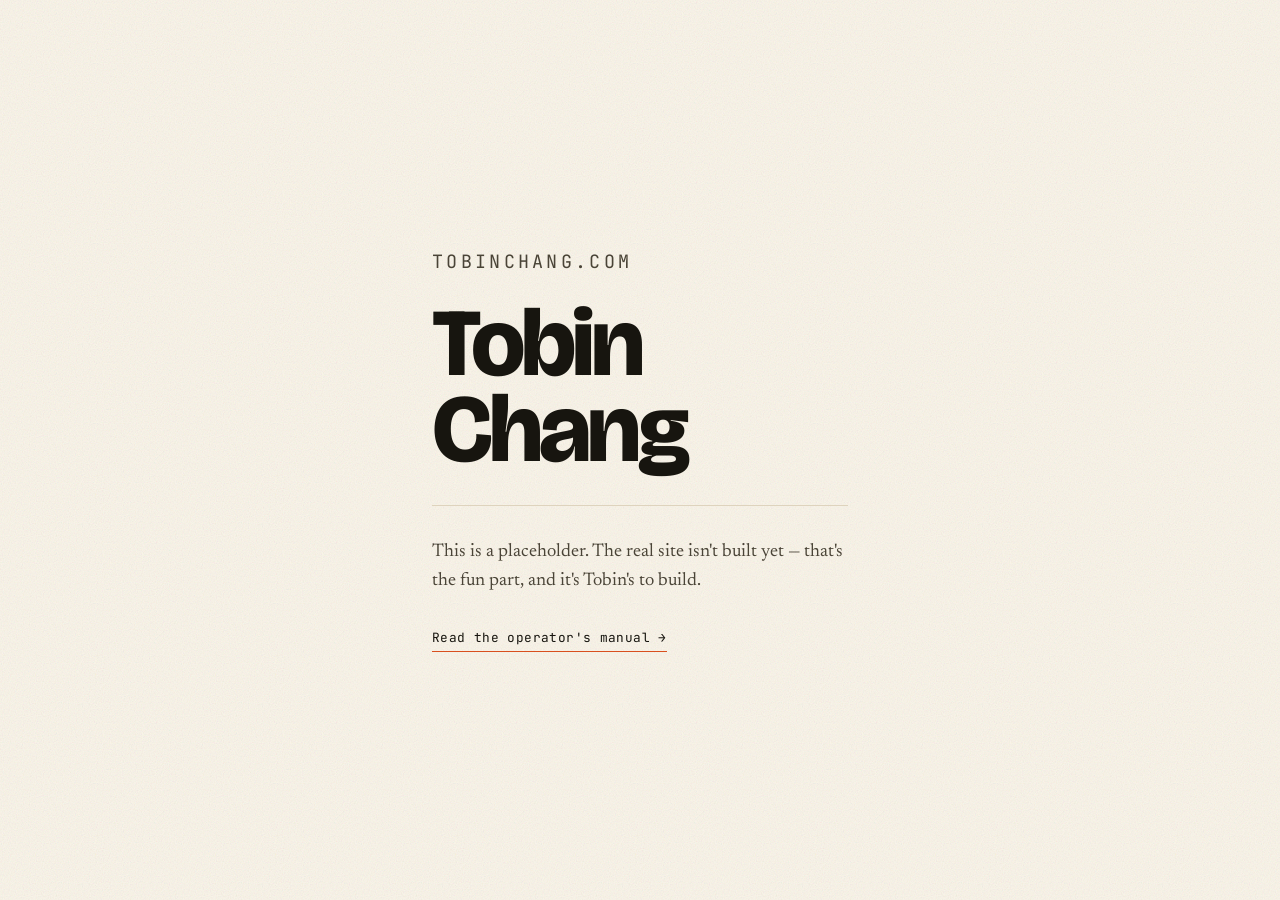
==== index.html @ 3d5f6ff5 "Add placeholder front page and operator's manual First commit for tobinchang.com — a static site on " ====
<!DOCTYPE html>
<html lang="en">
<head>
<meta charset="utf-8">
<meta name="viewport" content="width=device-width, initial-scale=1">
<title>Tobin Chang</title>
<meta name="description" content="Tobin Chang's personal site.">
<meta name="robots" content="noindex, nofollow">
<meta name="theme-color" content="#faf5ea" media="(prefers-color-scheme: light)">
<meta name="theme-color" content="#14130f" media="(prefers-color-scheme: dark)">
<link rel="preconnect" href="https://fonts.googleapis.com">
<link rel="preconnect" href="https://fonts.gstatic.com" crossorigin>
<link href="https://fonts.googleapis.com/css2?family=Bricolage+Grotesque:opsz,wght@12..96,600;12..96,800&family=JetBrains+Mono:wght@400&family=Newsreader:opsz,wght@6..72,300&display=swap" rel="stylesheet">
<link rel="stylesheet" href="/assets/manual.css">
<style>
  /* Placeholder-only layout. Delete this block when the real home page lands. */
  .holding {
    position: relative;
    z-index: 1;
    min-height: 100svh;
    display: grid;
    align-content: center;
    gap: 1.5rem;
    max-width: 34rem;
    margin-inline: auto;
    padding: 4rem var(--gutter);
  }
  .holding__mark {
    font-family: var(--mono);
    font-size: .72rem;
    letter-spacing: .18em;
    text-transform: uppercase;
    color: var(--signal);
    margin: 0;
  }
  .holding h1 {
    font-family: var(--display);
    font-weight: 800;
    font-size: clamp(3rem, 13vw, 6rem);
    line-height: .9;
    letter-spacing: -.04em;
    margin: 0;
  }
  .holding p {
    font-size: 1.15rem;
    line-height: 1.55;
    color: var(--ink-soft);
    margin: 0;
    max-width: 26rem;
  }
  .holding__links {
    display: flex;
    flex-wrap: wrap;
    gap: 1.5rem;
    margin-top: .5rem;
    font-family: var(--mono);
    font-size: .8rem;
    letter-spacing: .03em;
  }
  .holding__links a {
    color: var(--ink);
    text-decoration: none;
    border-bottom: 1px solid var(--signal);
    padding-bottom: .15rem;
    transition: color .15s;
  }
  .holding__links a:hover { color: var(--signal); }
  .holding__rule { height: 1px; background: var(--rule); margin-block: .5rem; }
</style>
</head>
<body>

<main class="holding">
  <p class="holding__mark">tobinchang.com</p>

  <h1>Tobin<br>Chang</h1>

  <div class="holding__rule"></div>

  <p>
    This is a placeholder. The real site isn't built yet — that's the fun part,
    and it's Tobin's to build.
  </p>

  <div class="holding__links">
    <a href="/howto/">Read the operator's manual →</a>
  </div>
</main>

</body>
</html>
---- assets/manual.css ----
/* ============================================================================
   tobinchang.com — Operator's Manual
   A field-manual aesthetic: warm paper, ink, one signal colour.
   No build step. No framework. Edit this file directly.
   ========================================================================== */

/* --- 1. Tokens ----------------------------------------------------------- */

:root {
  /* Paper & ink */
  --paper:        #faf5ea;
  --paper-raised: #fffdf8;
  --paper-sunk:   #f2ead9;
  --ink:          #17150f;
  --ink-soft:     #4a4437;
  --ink-faint:    #8b8271;
  --rule:         #ded3bd;

  /* Signal */
  --signal:       #d94f1e;   /* orange — actions, numbers, warnings */
  --signal-wash:  #fbe9e0;
  --deep:         #1d4b46;   /* teal — structure, quiet emphasis */
  --deep-wash:    #e3ece9;

  /* Type */
  --display: "Bricolage Grotesque", "Helvetica Neue", sans-serif;
  --body:    "Newsreader", Georgia, serif;
  --mono:    "JetBrains Mono", ui-monospace, Menlo, monospace;

  /* Space */
  --gutter: clamp(1.25rem, 5vw, 4rem);
  --measure: 36rem;
  --station-col: 5.5rem;

  --radius: 3px;
  --shadow-card: 0 1px 2px rgba(23, 21, 15, .06),
                 0 8px 24px -12px rgba(23, 21, 15, .18);
}

@media (prefers-color-scheme: dark) {
  :root {
    --paper:        #14130f;
    --paper-raised: #1d1b16;
    --paper-sunk:   #0e0d0a;
    --ink:          #f4efe2;
    --ink-soft:     #c2baa8;
    --ink-faint:    #8b8271;
    --rule:         #35312a;

    --signal:       #ff7043;
    --signal-wash:  #2c1a12;
    --deep:         #7fb5ac;
    --deep-wash:    #14211f;

    --shadow-card: 0 1px 2px rgba(0, 0, 0, .4),
                   0 8px 24px -12px rgba(0, 0, 0, .7);
  }
}

/* --- 2. Reset & base ----------------------------------------------------- */

*, *::before, *::after { box-sizing: border-box; }

html { -webkit-text-size-adjust: 100%; scroll-behavior: smooth; }

@media (prefers-reduced-motion: reduce) {
  html { scroll-behavior: auto; }
  *, *::before, *::after {
    animation-duration: .01ms !important;
    transition-duration: .01ms !important;
  }
}

body {
  margin: 0;
  background: var(--paper);
  color: var(--ink);
  font-family: var(--body);
  font-size: clamp(1.0625rem, .55vw + .95rem, 1.1875rem);
  line-height: 1.65;
  font-optical-sizing: auto;
  -webkit-font-smoothing: antialiased;
}

/* Paper grain. Fixed so it reads as the surface, not the content. */
body::before {
  content: "";
  position: fixed;
  inset: 0;
  z-index: 0;
  pointer-events: none;
  opacity: .5;
  mix-blend-mode: multiply;
  background-image: url("data:image/svg+xml,%3Csvg xmlns='http://www.w3.org/2000/svg' width='180' height='180'%3E%3Cfilter id='n'%3E%3CfeTurbulence type='fractalNoise' baseFrequency='.85' numOctaves='3'/%3E%3C/filter%3E%3Crect width='180' height='180' filter='url(%23n)' opacity='.32'/%3E%3C/svg%3E");
}

@media (prefers-color-scheme: dark) {
  body::before { mix-blend-mode: screen; opacity: .22; }
}

img { max-width: 100%; height: auto; }

::selection { background: var(--signal); color: var(--paper); }

/* --- 3. Layout ----------------------------------------------------------- */

.wrap {
  position: relative;
  z-index: 1;
  max-width: calc(var(--measure) + var(--station-col) + 9rem);
  margin-inline: auto;
  padding-inline: var(--gutter);
}

.skip {
  position: absolute;
  left: -9999px;
  background: var(--ink);
  color: var(--paper);
  padding: .75rem 1.25rem;
  font-family: var(--mono);
  font-size: .8rem;
  z-index: 99;
}
.skip:focus { left: var(--gutter); top: 1rem; }

/* --- 4. Masthead --------------------------------------------------------- */

.masthead {
  padding-block: clamp(3rem, 9vw, 6.5rem) clamp(2rem, 5vw, 3.5rem);
  border-bottom: 1px solid var(--rule);
}

.masthead__eyebrow {
  font-family: var(--mono);
  font-size: .72rem;
  letter-spacing: .18em;
  text-transform: uppercase;
  color: var(--signal);
  margin: 0 0 1.5rem;
  display: flex;
  align-items: center;
  gap: .75rem;
}

.masthead__eyebrow::after {
  content: "";
  flex: 1;
  height: 1px;
  background: var(--rule);
}

.masthead h1 {
  font-family: var(--display);
  font-weight: 800;
  font-size: clamp(2.75rem, 9vw, 5.5rem);
  line-height: .92;
  letter-spacing: -.035em;
  margin: 0 0 1.25rem;
  text-wrap: balance;
}

.masthead h1 em {
  font-style: normal;
  color: var(--signal);
}

.masthead__standfirst {
  font-size: clamp(1.15rem, 1.4vw, 1.4rem);
  line-height: 1.5;
  color: var(--ink-soft);
  max-width: 32rem;
  margin: 0 0 2rem;
}

.masthead__meta {
  font-family: var(--mono);
  font-size: .74rem;
  color: var(--ink-faint);
  letter-spacing: .04em;
  margin: 0;
}

/* --- 5. Contents --------------------------------------------------------- */

.contents {
  padding-block: clamp(2rem, 5vw, 3rem);
  border-bottom: 1px solid var(--rule);
}

.contents h2 {
  font-family: var(--mono);
  font-size: .72rem;
  letter-spacing: .18em;
  text-transform: uppercase;
  color: var(--ink-faint);
  margin: 0 0 1.25rem;
  font-weight: 400;
}

.contents ol {
  list-style: none;
  margin: 0;
  padding: 0;
  display: grid;
  gap: .1rem;
  grid-template-columns: repeat(auto-fit, minmax(15rem, 1fr));
  column-gap: 2.5rem;
}

.contents li { border-bottom: 1px dotted var(--rule); }

.contents a {
  display: flex;
  align-items: baseline;
  gap: .9rem;
  padding: .55rem 0;
  color: var(--ink);
  text-decoration: none;
  font-size: .98rem;
  transition: color .15s;
}

.contents a:hover,
.contents a:focus-visible { color: var(--signal); }

.contents a span {
  font-family: var(--mono);
  font-size: .74rem;
  color: var(--signal);
  font-weight: 600;
}

/* --- 6. Stations --------------------------------------------------------- */

.station {
  padding-block: clamp(3rem, 7vw, 5rem);
  border-bottom: 1px solid var(--rule);
  scroll-margin-top: 1.5rem;
}

.station__head { margin-bottom: 2rem; }

.station__num {
  display: block;
  font-family: var(--display);
  font-weight: 800;
  font-size: clamp(3rem, 8vw, 4.5rem);
  line-height: .8;
  letter-spacing: -.04em;
  color: transparent;
  -webkit-text-stroke: 2px var(--signal);
  margin-bottom: .5rem;
  user-select: none;
}

.station h2 {
  font-family: var(--display);
  font-weight: 700;
  font-size: clamp(1.75rem, 4vw, 2.5rem);
  line-height: 1.05;
  letter-spacing: -.025em;
  margin: 0;
  text-wrap: balance;
}

.station h3 {
  font-family: var(--display);
  font-weight: 600;
  font-size: 1.2rem;
  letter-spacing: -.01em;
  margin: 2.5rem 0 .75rem;
}

.station > p,
.station > ol,
.station > ul,
.station > .note,
.station__body > p {
  max-width: var(--measure);
}

.station p { margin: 0 0 1.15rem; }

.lede {
  font-size: 1.2em;
  line-height: 1.5;
  color: var(--ink-soft);
}

/* Wide screens: hang the station number in the left gutter. */
@media (min-width: 60rem) {
  .station {
    display: grid;
    grid-template-columns: var(--station-col) minmax(0, 1fr);
    column-gap: 3rem;
  }
  .station__head {
    grid-column: 1 / -1;
    display: grid;
    grid-template-columns: subgrid;
    align-items: start;
    margin-bottom: 2rem;
  }
  .station__num { margin: 0; }
  .station > *:not(.station__head) { grid-column: 2; }

  /* Prose stays in the narrow measure column; figures break out across the
     station-number gutter so their cards get room to breathe. */
  .station > .flow,
  .station > .choice { grid-column: 1 / -1; }
}

/* --- 7. Steps ------------------------------------------------------------ */

.steps {
  list-style: none;
  counter-reset: step;
  margin: 0 0 1.5rem;
  padding: 0;
}

.steps > li {
  counter-increment: step;
  position: relative;
  padding-left: 2.75rem;
  margin-bottom: 1.5rem;
}

.steps > li::before {
  content: counter(step);
  position: absolute;
  left: 0;
  top: .05em;
  width: 1.75rem;
  height: 1.75rem;
  display: grid;
  place-items: center;
  background: var(--ink);
  color: var(--paper);
  font-family: var(--mono);
  font-size: .78rem;
  font-weight: 600;
  border-radius: 50%;
}

.steps strong { font-weight: 600; }

/* --- 8. Code & commands -------------------------------------------------- */

code {
  font-family: var(--mono);
  font-size: .84em;
  background: var(--paper-sunk);
  border: 1px solid var(--rule);
  border-radius: var(--radius);
  padding: .1em .35em;
  word-break: break-word;
}

.cmd {
  position: relative;
  background: var(--ink);
  color: #f4efe2;
  border-radius: var(--radius);
  padding: 1rem 1.1rem 1rem 2.4rem;
  margin: 0 0 1.25rem;
  font-family: var(--mono);
  font-size: .84rem;
  line-height: 1.7;
  overflow-x: auto;
  white-space: pre;
}

.cmd::before {
  content: "$";
  position: absolute;
  left: 1.1rem;
  color: var(--signal);
  font-weight: 600;
}

.cmd--plain { padding-left: 1.1rem; }
.cmd--plain::before { content: none; }

.cmd .c { color: #8b8271; }   /* comment */

kbd {
  font-family: var(--mono);
  font-size: .78em;
  background: var(--paper-raised);
  border: 1px solid var(--rule);
  border-bottom-width: 2px;
  border-radius: var(--radius);
  padding: .15em .45em;
  white-space: nowrap;
}

/* --- 9. Prompt cards ----------------------------------------------------- */

.prompts {
  display: grid;
  gap: 1rem;
  margin: 0 0 2rem;
  padding: 0;
  list-style: none;
}

.prompt {
  position: relative;
  background: var(--paper-raised);
  border: 1px solid var(--rule);
  border-left: 3px solid var(--deep);
  border-radius: var(--radius);
  box-shadow: var(--shadow-card);
  padding: 1.1rem 1.25rem 1.1rem;
}

.prompt__label {
  display: block;
  font-family: var(--mono);
  font-size: .68rem;
  letter-spacing: .14em;
  text-transform: uppercase;
  color: var(--ink-faint);
  margin-bottom: .55rem;
}

.prompt__text {
  margin: 0;
  font-family: var(--mono);
  font-size: .87rem;
  line-height: 1.65;
  color: var(--ink);
}

.prompt__copy {
  position: absolute;
  top: .7rem;
  right: .7rem;
  font-family: var(--mono);
  font-size: .68rem;
  letter-spacing: .08em;
  text-transform: uppercase;
  color: var(--ink-faint);
  background: transparent;
  border: 1px solid var(--rule);
  border-radius: var(--radius);
  padding: .3rem .55rem;
  cursor: pointer;
  transition: background .15s, color .15s, border-color .15s;
}

.prompt__copy:hover,
.prompt__copy:focus-visible {
  background: var(--signal);
  border-color: var(--signal);
  color: #fff;
}

.prompt__copy[data-copied="true"] {
  background: var(--deep);
  border-color: var(--deep);
  color: var(--paper);
}

@media (prefers-color-scheme: dark) {
  .prompt__copy[data-copied="true"] { color: #14130f; }
}

/* --- 10. Notes ----------------------------------------------------------- */

.note {
  border: 1px solid var(--rule);
  border-radius: var(--radius);
  background: var(--deep-wash);
  padding: 1rem 1.15rem;
  margin: 0 0 1.5rem;
  font-size: .96rem;
  line-height: 1.6;
}

.note p { margin: 0; }
.note p + p { margin-top: .7rem; }

.note__tag {
  display: block;
  font-family: var(--mono);
  font-size: .68rem;
  letter-spacing: .14em;
  text-transform: uppercase;
  color: var(--deep);
  font-weight: 600;
  margin-bottom: .4rem;
}

.note--warn { background: var(--signal-wash); }
.note--warn .note__tag { color: var(--signal); }

/* --- 11. Pipeline diagram ------------------------------------------------ */

/* auto-fit (not a viewport media query) so the cards respond to the width of
   the column they actually sit in, which is much narrower than the viewport. */
.flow {
  display: grid;
  gap: 1.5rem .75rem;
  margin: 0 0 1.75rem;
  padding: 0;
  list-style: none;
  grid-template-columns: repeat(auto-fit, minmax(11rem, 1fr));
}

@media (min-width: 34rem) {
  .flow { gap: 1.5rem; }
}

.flow li {
  position: relative;
  background: var(--paper-raised);
  border: 1px solid var(--rule);
  border-radius: var(--radius);
  padding: 1rem 1.1rem;
}

/* Connector arrows between stages on wide screens. */
@media (min-width: 34rem) {
  .flow li + li::before {
    content: "→";
    position: absolute;
    left: -1.15rem;
    top: 50%;
    transform: translateY(-50%);
    color: var(--signal);
    font-size: 1rem;
  }
}

.flow b {
  display: block;
  font-family: var(--mono);
  font-size: .7rem;
  letter-spacing: .12em;
  text-transform: uppercase;
  color: var(--signal);
  margin-bottom: .4rem;
}

.flow span {
  font-size: .93rem;
  line-height: 1.5;
  color: var(--ink-soft);
}

/* --- 12. Choice cards (Claude Code vs Codex) ----------------------------- */

.choice {
  display: grid;
  gap: 1rem;
  margin: 0 0 1.75rem;
  padding: 0;
  list-style: none;
  grid-template-columns: repeat(auto-fit, minmax(15rem, 1fr));
}

.choice li {
  background: var(--paper-raised);
  border: 1px solid var(--rule);
  border-top: 3px solid var(--ink);
  border-radius: var(--radius);
  padding: 1.15rem 1.25rem;
  box-shadow: var(--shadow-card);
}

.choice h4 {
  font-family: var(--display);
  font-weight: 700;
  font-size: 1.05rem;
  margin: 0 0 .2rem;
}

.choice .who {
  font-family: var(--mono);
  font-size: .7rem;
  letter-spacing: .1em;
  text-transform: uppercase;
  color: var(--ink-faint);
  margin: 0 0 .9rem;
}

.choice .cmd { margin-bottom: .75rem; font-size: .78rem; }
.choice p:last-child { margin-bottom: 0; font-size: .92rem; }

/* --- 13. Glossary -------------------------------------------------------- */

.glossary {
  margin: 0;
  border-top: 1px solid var(--rule);
}

.glossary > div {
  display: grid;
  gap: .2rem 1.5rem;
  padding: .9rem 0;
  border-bottom: 1px solid var(--rule);
}

@media (min-width: 40rem) {
  .glossary > div { grid-template-columns: 9rem 1fr; }
}

.glossary dt {
  font-family: var(--mono);
  font-size: .82rem;
  font-weight: 600;
  color: var(--signal);
}

.glossary dd { margin: 0; font-size: .96rem; color: var(--ink-soft); }

/* --- 14. Lists ----------------------------------------------------------- */

.station ul:not(.prompts):not(.flow):not(.choice) {
  padding-left: 1.1rem;
  margin: 0 0 1.25rem;
}

.station ul:not(.prompts):not(.flow):not(.choice) li {
  margin-bottom: .55rem;
  padding-left: .3rem;
}

.station ul:not(.prompts):not(.flow):not(.choice) li::marker { color: var(--signal); }

/* --- 15. Links ----------------------------------------------------------- */

.station a,
.colophon a {
  color: var(--ink);
  text-decoration: underline;
  text-decoration-color: var(--signal);
  text-underline-offset: .18em;
  text-decoration-thickness: 1.5px;
}

.station a:hover,
.colophon a:hover { color: var(--signal); }

:focus-visible {
  outline: 2px solid var(--signal);
  outline-offset: 2px;
}

/* --- 16. Colophon -------------------------------------------------------- */

.colophon {
  padding-block: clamp(2.5rem, 6vw, 4rem);
  font-family: var(--mono);
  font-size: .78rem;
  line-height: 1.8;
  color: var(--ink-faint);
}

.colophon strong { color: var(--ink-soft); font-weight: 400; }

/* --- 17. Copy feedback (screen-reader live region) ----------------------- */

.sr-only {
  position: absolute;
  width: 1px; height: 1px;
  padding: 0; margin: -1px;
  overflow: hidden;
  clip: rect(0 0 0 0);
  white-space: nowrap;
  border: 0;
}

/* --- 18. Print ----------------------------------------------------------- */

@media print {
  body::before, .prompt__copy, .contents { display: none; }
  body { background: #fff; color: #000; font-size: 11pt; }
  .station { break-inside: avoid; border-color: #ccc; }
  .cmd { background: #f4f4f4; color: #000; border: 1px solid #ccc; }
  .station__num { -webkit-text-stroke: 1px #000; }
}
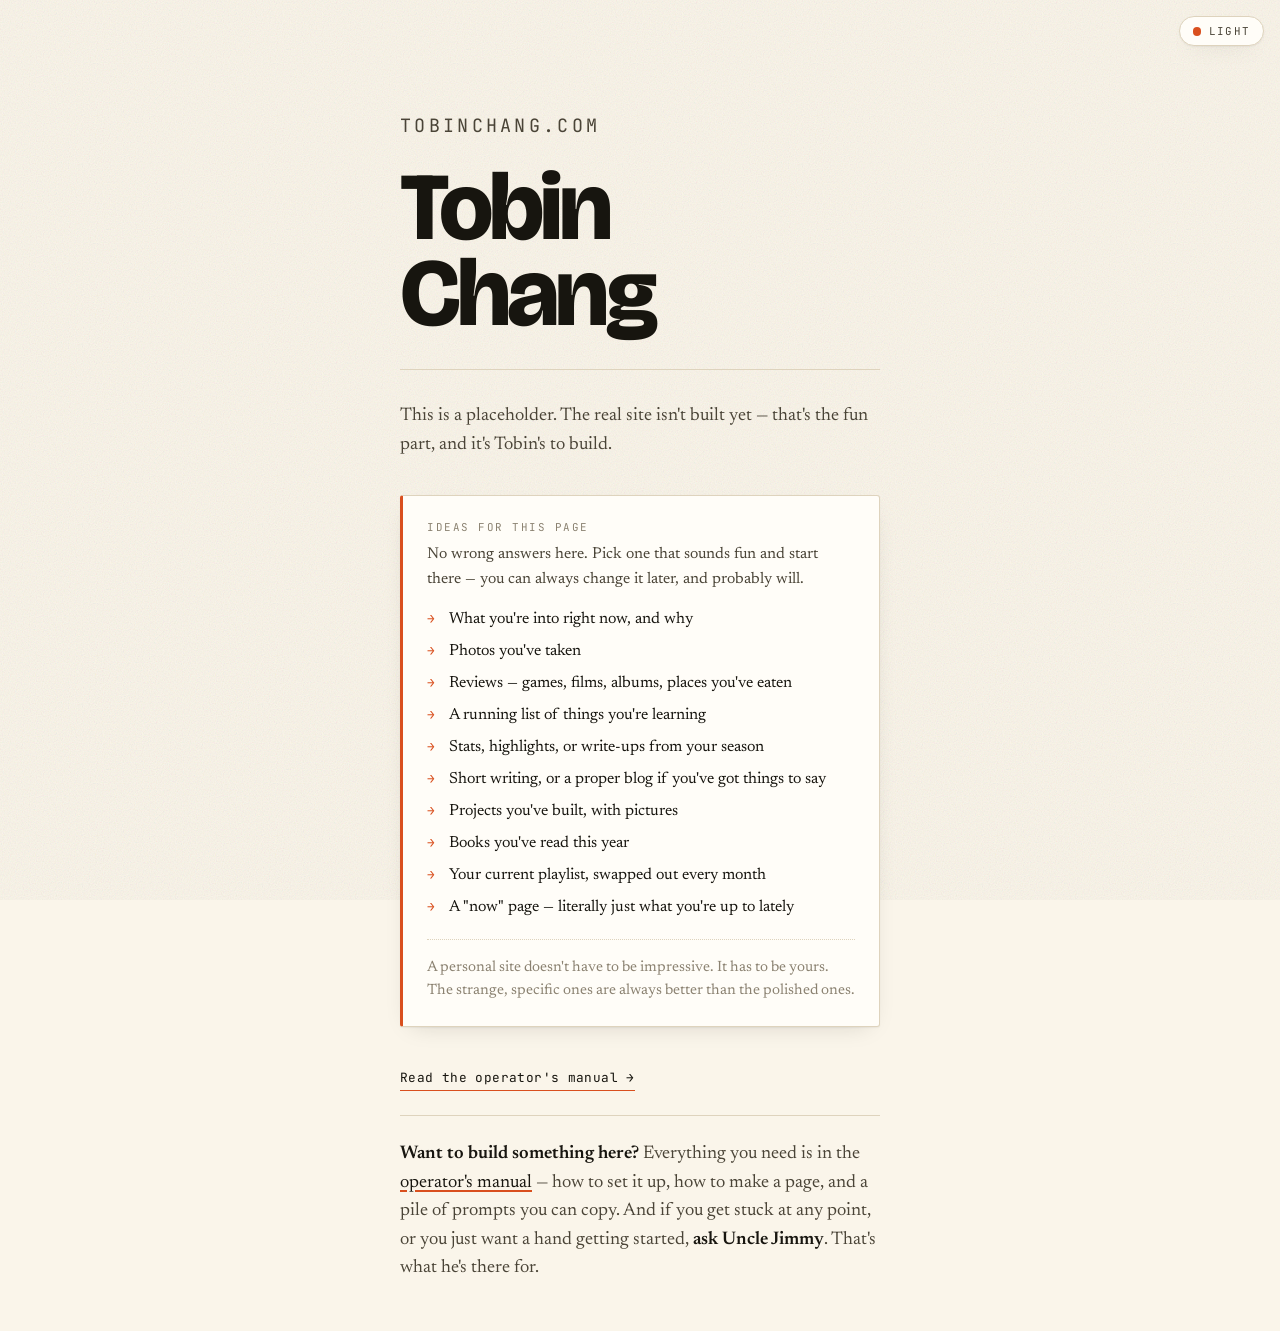
==== commit 831b4a5d: "Add light/dark toggle, ideas panel, and plainer manual copy - Theme toggle on both pages. Follows th" ====
--- a/index.html
+++ b/index.html
@@ -8,22 +8,22 @@
 <meta name="robots" content="noindex, nofollow">
 <meta name="theme-color" content="#faf5ea" media="(prefers-color-scheme: light)">
 <meta name="theme-color" content="#14130f" media="(prefers-color-scheme: dark)">
+<!-- Runs before anything is drawn, so you never see a flash of the wrong colours. -->
+<script>(function(){try{var t=localStorage.getItem('theme');if(t)document.documentElement.dataset.theme=t;}catch(e){}})();</script>
 <link rel="preconnect" href="https://fonts.googleapis.com">
 <link rel="preconnect" href="https://fonts.gstatic.com" crossorigin>
-<link href="https://fonts.googleapis.com/css2?family=Bricolage+Grotesque:opsz,wght@12..96,600;12..96,800&family=JetBrains+Mono:wght@400&family=Newsreader:opsz,wght@6..72,300&display=swap" rel="stylesheet">
+<link href="https://fonts.googleapis.com/css2?family=Bricolage+Grotesque:opsz,wght@12..96,600;12..96,800&family=JetBrains+Mono:wght@400;600&family=Newsreader:opsz,wght@6..72,300;6..72,400&display=swap" rel="stylesheet">
 <link rel="stylesheet" href="/assets/manual.css">
 <style>
   /* Placeholder-only layout. Delete this block when the real home page lands. */
   .holding {
     position: relative;
     z-index: 1;
-    min-height: 100svh;
     display: grid;
-    align-content: center;
     gap: 1.5rem;
-    max-width: 34rem;
+    max-width: 38rem;
     margin-inline: auto;
-    padding: 4rem var(--gutter);
+    padding: clamp(3.5rem, 12vw, 7rem) var(--gutter) 3rem;
   }
   .holding__mark {
     font-family: var(--mono);
@@ -41,18 +41,73 @@
     letter-spacing: -.04em;
     margin: 0;
   }
-  .holding p {
+  .holding > p {
     font-size: 1.15rem;
     line-height: 1.55;
     color: var(--ink-soft);
     margin: 0;
-    max-width: 26rem;
-  }
+  }
+  .holding__rule { height: 1px; background: var(--rule); margin-block: .5rem; }
+
+  /* Ideas panel */
+  .ideas {
+    background: var(--paper-raised);
+    border: 1px solid var(--rule);
+    border-left: 3px solid var(--signal);
+    border-radius: 3px;
+    box-shadow: var(--shadow-card);
+    padding: 1.4rem 1.5rem 1.5rem;
+    margin-block: .75rem;
+  }
+  .ideas h2 {
+    font-family: var(--mono);
+    font-size: .68rem;
+    letter-spacing: .14em;
+    text-transform: uppercase;
+    color: var(--ink-faint);
+    font-weight: 400;
+    margin: 0 0 .35rem;
+  }
+  .ideas__lede {
+    font-size: .98rem;
+    line-height: 1.55;
+    color: var(--ink-soft);
+    margin: 0 0 1.1rem;
+  }
+  .ideas ul {
+    margin: 0;
+    padding: 0;
+    list-style: none;
+    display: grid;
+    gap: .55rem;
+  }
+  .ideas li {
+    display: grid;
+    grid-template-columns: 1.35rem 1fr;
+    align-items: baseline;
+    font-size: 1rem;
+    line-height: 1.45;
+  }
+  .ideas li::before {
+    content: "→";
+    color: var(--signal);
+    font-family: var(--mono);
+    font-size: .8rem;
+  }
+  .ideas__foot {
+    margin: 1.2rem 0 0;
+    padding-top: 1rem;
+    border-top: 1px dotted var(--rule);
+    font-size: .93rem;
+    line-height: 1.55;
+    color: var(--ink-faint);
+  }
+
   .holding__links {
     display: flex;
     flex-wrap: wrap;
     gap: 1.5rem;
-    margin-top: .5rem;
+    margin-top: .25rem;
     font-family: var(--mono);
     font-size: .8rem;
     letter-spacing: .03em;
@@ -65,10 +120,34 @@
     transition: color .15s;
   }
   .holding__links a:hover { color: var(--signal); }
-  .holding__rule { height: 1px; background: var(--rule); margin-block: .5rem; }
+
+  /* Bottom blurb */
+  .blurb {
+    margin-top: 2.5rem;
+    padding-top: 1.5rem;
+    border-top: 1px solid var(--rule);
+    font-size: 1rem;
+    line-height: 1.6;
+    color: var(--ink-soft);
+  }
+  .blurb strong { color: var(--ink); font-weight: 600; }
+  .blurb a {
+    color: var(--ink);
+    text-decoration: underline;
+    text-decoration-color: var(--signal);
+    text-underline-offset: .18em;
+    text-decoration-thickness: 1.5px;
+  }
+  .blurb a:hover { color: var(--signal); }
 </style>
 </head>
 <body>
+
+<button class="theme" type="button" aria-label="Switch between light and dark">
+  <span class="theme__dot" aria-hidden="true"></span>
+  <span class="theme__off">Light</span>
+  <span class="theme__on">Dark</span>
+</button>
 
 <main class="holding">
   <p class="holding__mark">tobinchang.com</p>
@@ -82,10 +161,44 @@
     and it's Tobin's to build.
   </p>
 
+  <section class="ideas">
+    <h2>Ideas for this page</h2>
+    <p class="ideas__lede">
+      No wrong answers here. Pick one that sounds fun and start there — you can
+      always change it later, and probably will.
+    </p>
+    <ul>
+      <li>What you're into right now, and why</li>
+      <li>Photos you've taken</li>
+      <li>Reviews — games, films, albums, places you've eaten</li>
+      <li>A running list of things you're learning</li>
+      <li>Stats, highlights, or write-ups from your season</li>
+      <li>Short writing, or a proper blog if you've got things to say</li>
+      <li>Projects you've built, with pictures</li>
+      <li>Books you've read this year</li>
+      <li>Your current playlist, swapped out every month</li>
+      <li>A "now" page — literally just what you're up to lately</li>
+    </ul>
+    <p class="ideas__foot">
+      A personal site doesn't have to be impressive. It has to be yours. The
+      strange, specific ones are always better than the polished ones.
+    </p>
+  </section>
+
   <div class="holding__links">
     <a href="/howto/">Read the operator's manual →</a>
   </div>
+
+  <p class="blurb">
+    <strong>Want to build something here?</strong> Everything you need is in the
+    <a href="/howto/">operator's manual</a> — how to set it up, how to make a page,
+    and a pile of prompts you can copy. And if you get stuck at any point, or you
+    just want a hand getting started, <strong>ask Uncle Jimmy</strong>. That's
+    what he's there for.
+  </p>
 </main>
+
+<script src="/assets/theme.js"></script>
 
 </body>
 </html>
--- a/assets/manual.css
+++ b/assets/manual.css
@@ -37,8 +37,15 @@
                  0 8px 24px -12px rgba(23, 21, 15, .18);
 }
 
+/* The dark palette is written out twice on purpose.
+   - The first copy runs when your computer is set to dark mode, unless the
+     reader has pressed the toggle and asked for light.
+   - The second copy runs when the reader presses the toggle and asks for dark.
+   CSS can't share one block between a media query and an attribute, so the
+   values are repeated. If you change a colour, change it in both places. */
+
 @media (prefers-color-scheme: dark) {
-  :root {
+  :root:not([data-theme="light"]) {
     --paper:        #14130f;
     --paper-raised: #1d1b16;
     --paper-sunk:   #0e0d0a;
@@ -55,6 +62,24 @@
     --shadow-card: 0 1px 2px rgba(0, 0, 0, .4),
                    0 8px 24px -12px rgba(0, 0, 0, .7);
   }
+}
+
+:root[data-theme="dark"] {
+  --paper:        #14130f;
+  --paper-raised: #1d1b16;
+  --paper-sunk:   #0e0d0a;
+  --ink:          #f4efe2;
+  --ink-soft:     #c2baa8;
+  --ink-faint:    #8b8271;
+  --rule:         #35312a;
+
+  --signal:       #ff7043;
+  --signal-wash:  #2c1a12;
+  --deep:         #7fb5ac;
+  --deep-wash:    #14211f;
+
+  --shadow-card: 0 1px 2px rgba(0, 0, 0, .4),
+                 0 8px 24px -12px rgba(0, 0, 0, .7);
 }
 
 /* --- 2. Reset & base ----------------------------------------------------- */
@@ -95,8 +120,10 @@
 }
 
 @media (prefers-color-scheme: dark) {
-  body::before { mix-blend-mode: screen; opacity: .22; }
-}
+  :root:not([data-theme="light"]) body::before { mix-blend-mode: screen; opacity: .22; }
+}
+
+:root[data-theme="dark"] body::before { mix-blend-mode: screen; opacity: .22; }
 
 img { max-width: 100%; height: auto; }
 
@@ -123,6 +150,57 @@
   z-index: 99;
 }
 .skip:focus { left: var(--gutter); top: 1rem; }
+
+/* --- Theme toggle -------------------------------------------------------- */
+
+.theme {
+  position: fixed;
+  top: 1rem;
+  right: 1rem;
+  z-index: 50;
+  display: inline-flex;
+  align-items: center;
+  gap: .45rem;
+  background: var(--paper-raised);
+  color: var(--ink-soft);
+  border: 1px solid var(--rule);
+  border-radius: 100px;
+  padding: .45rem .8rem;
+  font-family: var(--mono);
+  font-size: .68rem;
+  letter-spacing: .12em;
+  text-transform: uppercase;
+  cursor: pointer;
+  box-shadow: var(--shadow-card);
+  transition: color .15s, border-color .15s;
+}
+
+.theme:hover,
+.theme:focus-visible {
+  color: var(--signal);
+  border-color: var(--signal);
+}
+
+.theme__dot {
+  width: .55rem;
+  height: .55rem;
+  border-radius: 50%;
+  background: var(--signal);
+  flex: none;
+}
+
+/* Swap the label depending on which theme is active. Both labels live in the
+   markup; CSS shows exactly one, so it still reads correctly with no JS. */
+.theme__on  { display: none; }
+:root[data-theme="dark"] .theme__on  { display: inline; }
+:root[data-theme="dark"] .theme__off { display: none; }
+
+@media (prefers-color-scheme: dark) {
+  :root:not([data-theme="light"]) .theme__on  { display: inline; }
+  :root:not([data-theme="light"]) .theme__off { display: none; }
+}
+
+@media print { .theme { display: none; } }
 
 /* --- 4. Masthead --------------------------------------------------------- */
 
@@ -465,8 +543,10 @@
 }
 
 @media (prefers-color-scheme: dark) {
-  .prompt__copy[data-copied="true"] { color: #14130f; }
-}
+  :root:not([data-theme="light"]) .prompt__copy[data-copied="true"] { color: #14130f; }
+}
+
+:root[data-theme="dark"] .prompt__copy[data-copied="true"] { color: #14130f; }
 
 /* --- 10. Notes ----------------------------------------------------------- */
 
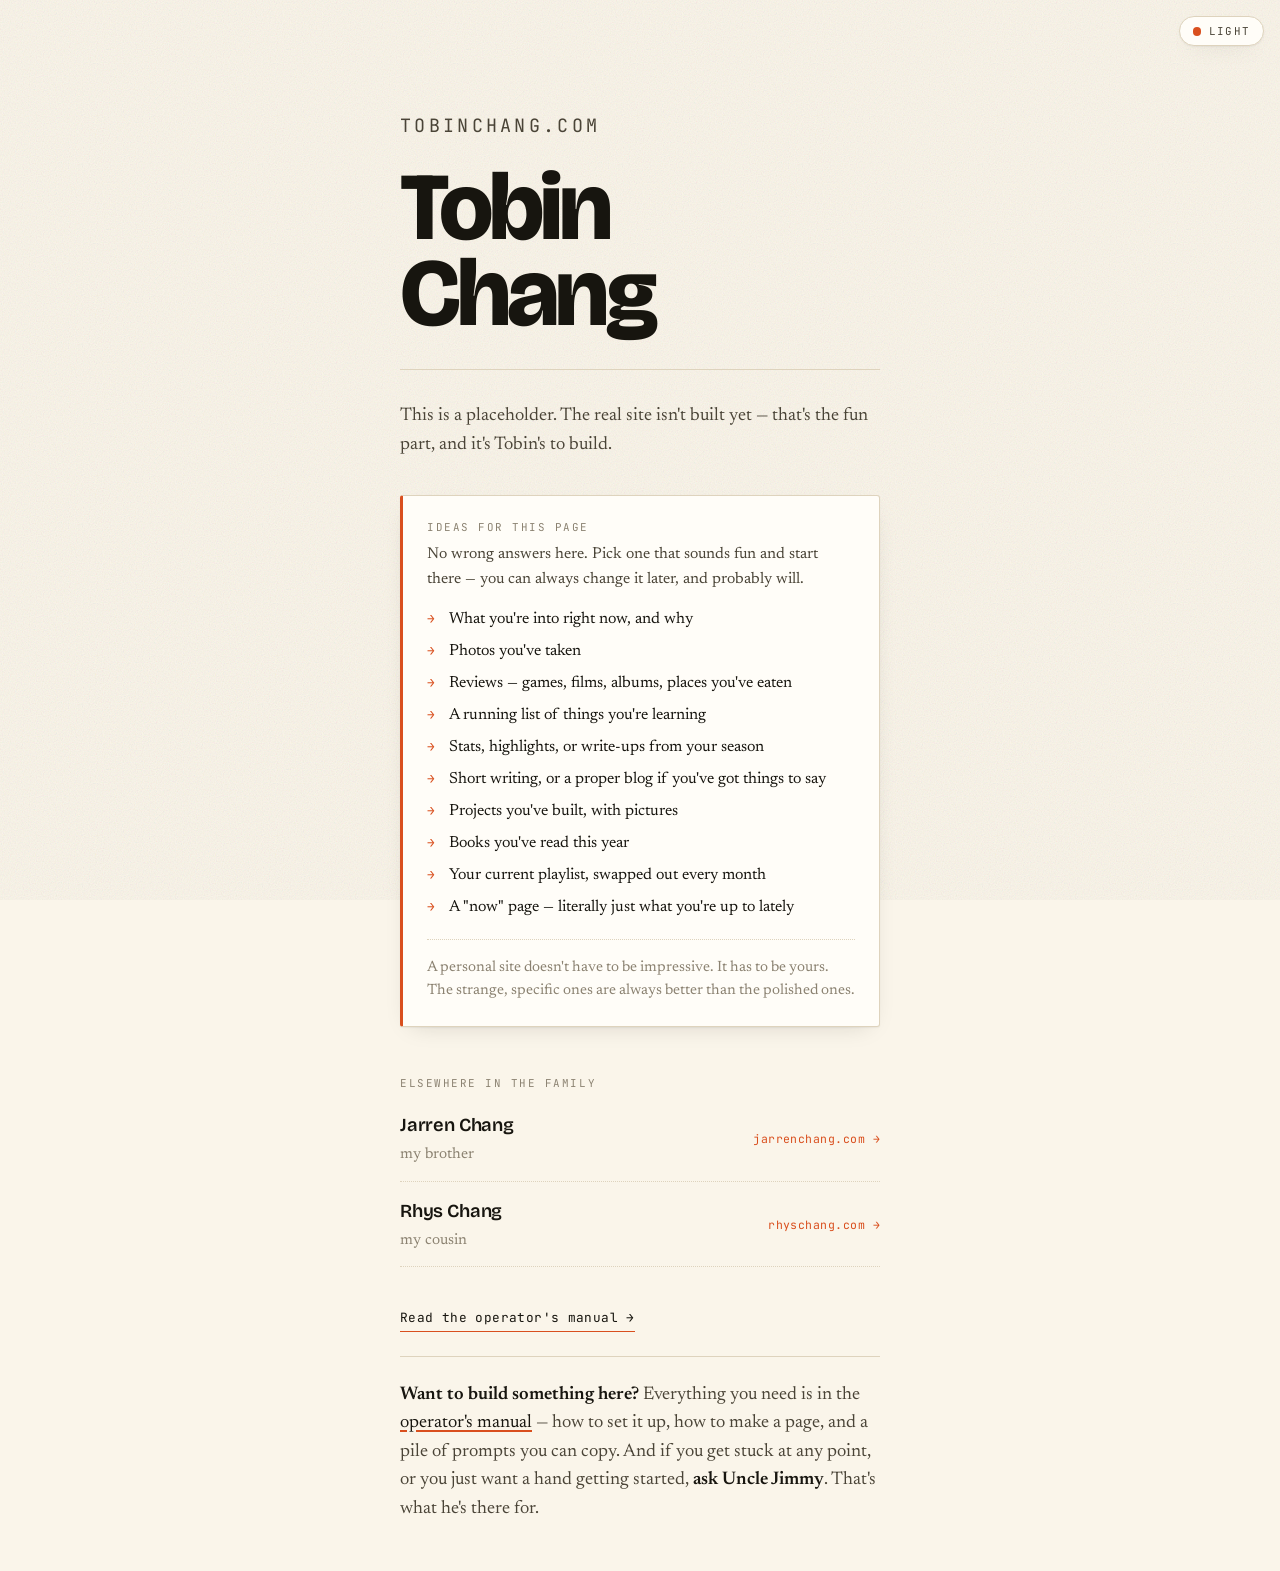
==== commit 6a2f35c2: "Link out to Jarren's and Rhys's sites from the front page An "elsewhere in the family" section betwe" ====
--- a/index.html
+++ b/index.html
@@ -101,6 +101,56 @@
     font-size: .93rem;
     line-height: 1.55;
     color: var(--ink-faint);
+  }
+
+  /* Family links */
+  .family { margin-block: .75rem; }
+  .family h2 {
+    font-family: var(--mono);
+    font-size: .68rem;
+    letter-spacing: .14em;
+    text-transform: uppercase;
+    color: var(--ink-faint);
+    font-weight: 400;
+    margin: 0 0 .25rem;
+  }
+  .family ul {
+    margin: 0;
+    padding: 0;
+    list-style: none;
+  }
+  .family li { border-bottom: 1px dotted var(--rule); }
+  .family a {
+    display: grid;
+    grid-template-columns: 1fr auto;
+    align-items: baseline;
+    gap: .1rem 1rem;
+    padding: .85rem 0;
+    text-decoration: none;
+    color: var(--ink);
+    transition: color .15s;
+  }
+  .family a:hover { color: var(--signal); }
+  .family__name {
+    grid-column: 1;
+    font-family: var(--display);
+    font-weight: 600;
+    font-size: 1.15rem;
+    letter-spacing: -.01em;
+  }
+  .family__rel {
+    grid-column: 1;
+    font-size: .95rem;
+    color: var(--ink-faint);
+  }
+  .family__url {
+    grid-column: 2;
+    grid-row: 1 / span 2;
+    align-self: center;
+    font-family: var(--mono);
+    font-size: .72rem;
+    letter-spacing: .04em;
+    color: var(--signal);
   }
 
   .holding__links {
@@ -185,6 +235,26 @@
     </p>
   </section>
 
+  <section class="family">
+    <h2>Elsewhere in the family</h2>
+    <ul>
+      <li>
+        <a href="https://jarrenchang.com">
+          <span class="family__name">Jarren Chang</span>
+          <span class="family__rel">my brother</span>
+          <span class="family__url">jarrenchang.com →</span>
+        </a>
+      </li>
+      <li>
+        <a href="https://rhyschang.com">
+          <span class="family__name">Rhys Chang</span>
+          <span class="family__rel">my cousin</span>
+          <span class="family__url">rhyschang.com →</span>
+        </a>
+      </li>
+    </ul>
+  </section>
+
   <div class="holding__links">
     <a href="/howto/">Read the operator's manual →</a>
   </div>
--- a/assets/manual.css
+++ b/assets/manual.css
@@ -153,10 +153,13 @@
 
 /* --- Theme toggle -------------------------------------------------------- */
 
-.theme {
+/* Two matching pills pinned to the top: home on the left, theme on the right.
+   Both stay put while you scroll, because the manual is long and you shouldn't
+   have to scroll to the bottom to get out of it. */
+.theme,
+.home {
   position: fixed;
   top: 1rem;
-  right: 1rem;
   z-index: 50;
   display: inline-flex;
   align-items: center;
@@ -171,14 +174,28 @@
   letter-spacing: .12em;
   text-transform: uppercase;
   cursor: pointer;
+  text-decoration: none;
   box-shadow: var(--shadow-card);
   transition: color .15s, border-color .15s;
 }
 
+.theme { right: 1rem; }
+.home  { left: 1rem; }
+
 .theme:hover,
-.theme:focus-visible {
+.theme:focus-visible,
+.home:hover,
+.home:focus-visible {
   color: var(--signal);
   border-color: var(--signal);
+}
+
+/* The domain name is the useful part; drop it on small screens rather than
+   letting two pills crowd the top of a phone. */
+.home__full { display: none; }
+
+@media (min-width: 30rem) {
+  .home__full { display: inline; }
 }
 
 .theme__dot {
@@ -200,7 +217,7 @@
   :root:not([data-theme="light"]) .theme__off { display: none; }
 }
 
-@media print { .theme { display: none; } }
+@media print { .theme, .home { display: none; } }
 
 /* --- 4. Masthead --------------------------------------------------------- */
 
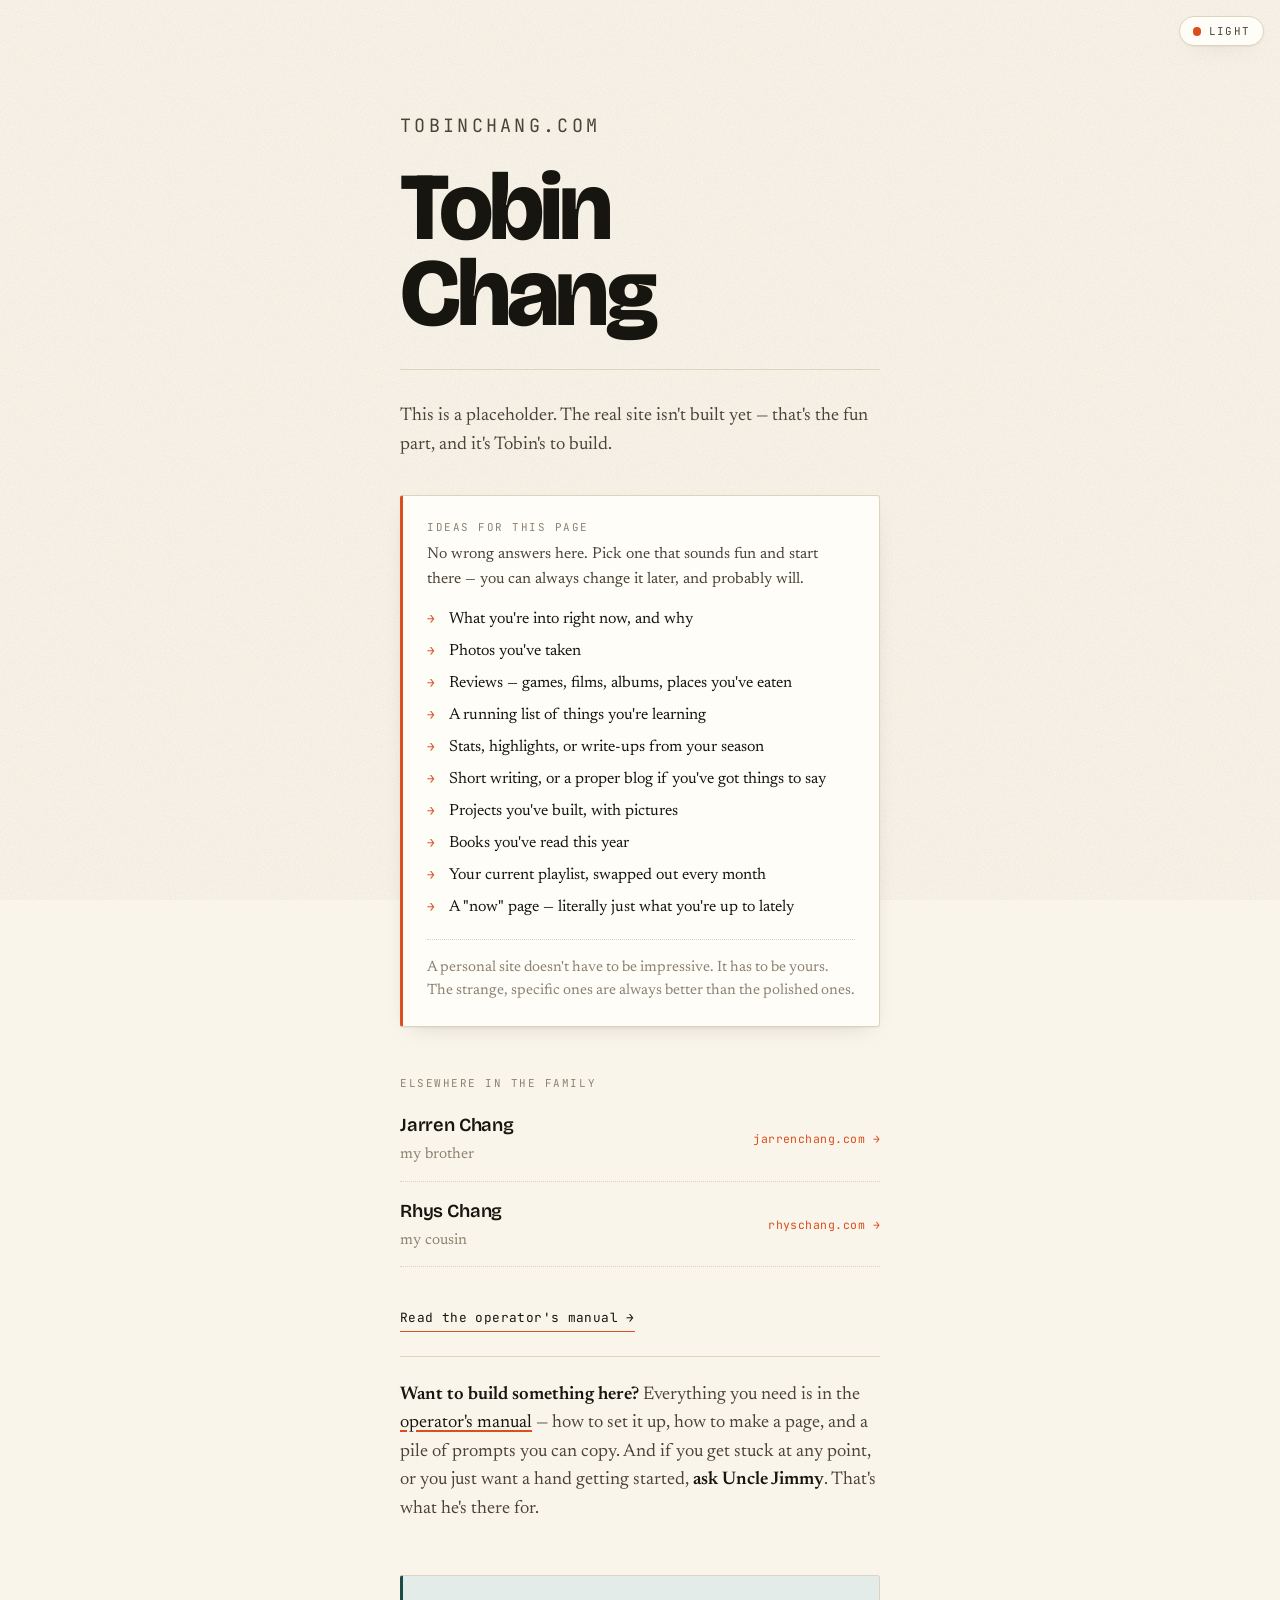
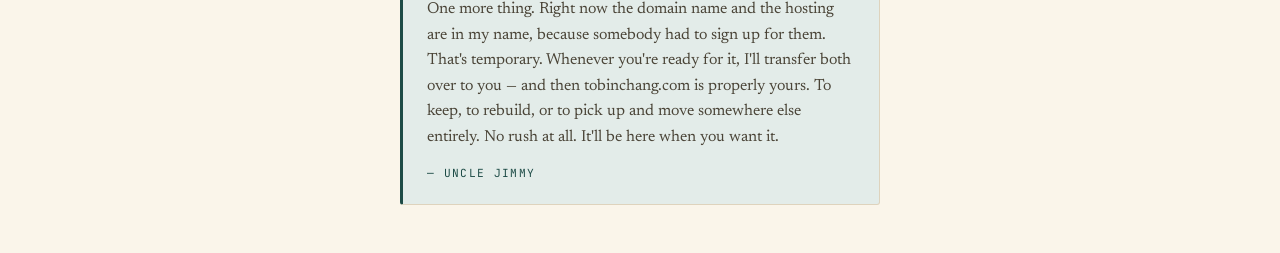
==== commit 353d9123: "Add a signed note about handing the domain over to Tobin Uncle Jimmy's promise that the domain and h" ====
--- a/index.html
+++ b/index.html
@@ -189,6 +189,30 @@
     text-decoration-thickness: 1.5px;
   }
   .blurb a:hover { color: var(--signal); }
+
+  /* A note in Uncle Jimmy's own voice, so it's set apart from the page copy. */
+  .handover {
+    margin-top: 1.75rem;
+    background: var(--deep-wash);
+    border: 1px solid var(--rule);
+    border-left: 3px solid var(--deep);
+    border-radius: 3px;
+    padding: 1.3rem 1.5rem;
+  }
+  .handover p {
+    margin: 0;
+    font-size: 1rem;
+    line-height: 1.6;
+    color: var(--ink-soft);
+  }
+  .handover .sign {
+    margin-top: .9rem;
+    font-family: var(--mono);
+    font-size: .7rem;
+    letter-spacing: .12em;
+    text-transform: uppercase;
+    color: var(--deep);
+  }
 </style>
 </head>
 <body>
@@ -266,6 +290,17 @@
     just want a hand getting started, <strong>ask Uncle Jimmy</strong>. That's
     what he's there for.
   </p>
+
+  <aside class="handover">
+    <p>
+      One more thing. Right now the domain name and the hosting are in my name,
+      because somebody had to sign up for them. That's temporary. Whenever you're
+      ready for it, I'll transfer both over to you — and then tobinchang.com is
+      properly yours. To keep, to rebuild, or to pick up and move somewhere else
+      entirely. No rush at all. It'll be here when you want it.
+    </p>
+    <p class="sign">— Uncle Jimmy</p>
+  </aside>
 </main>
 
 <script src="/assets/theme.js"></script>
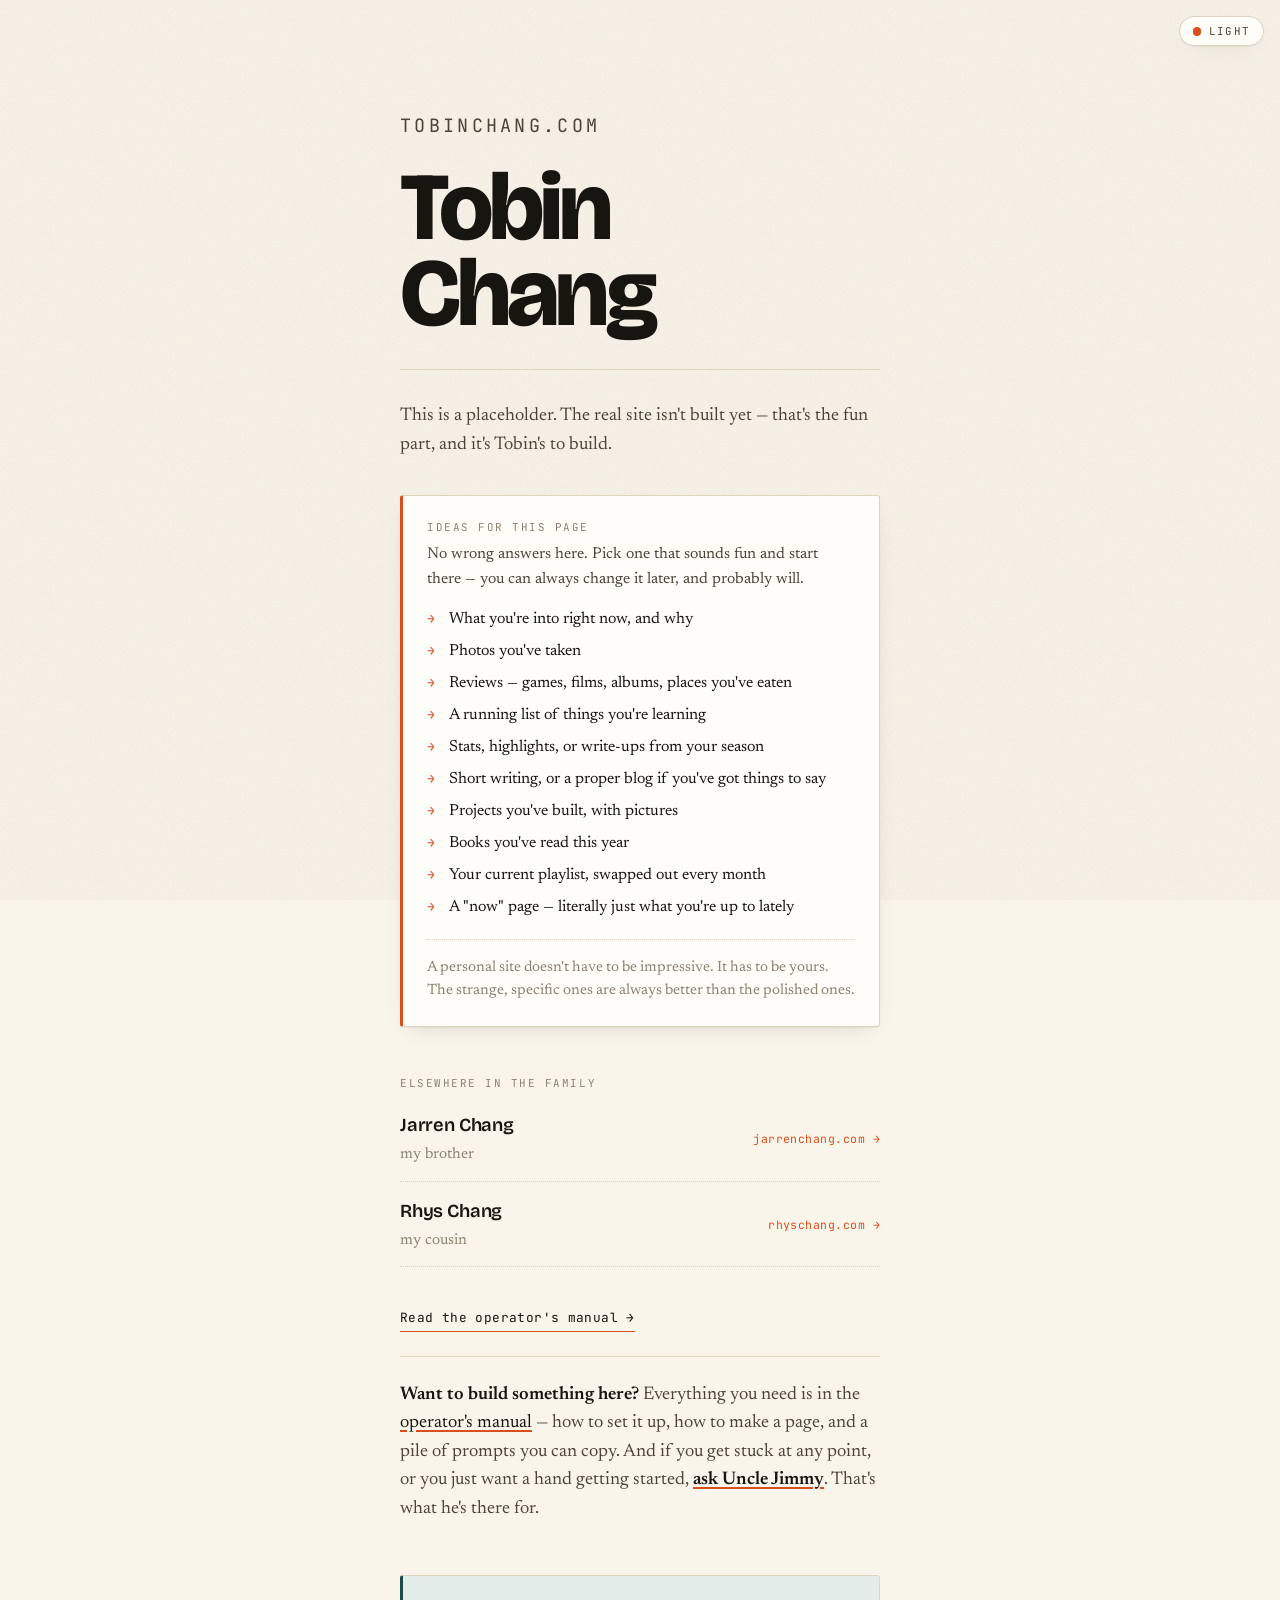
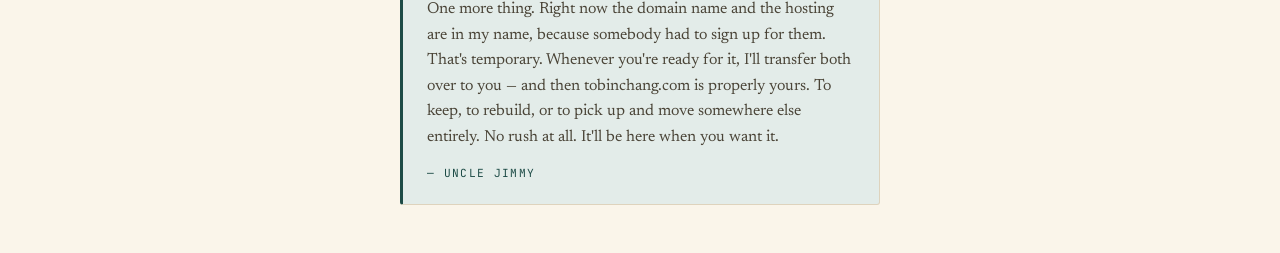
==== commit 90201227: "Link "Uncle Jimmy" to jameschang.co/now Three places where Tobin is told to go ask: the front-page b" ====
--- a/index.html
+++ b/index.html
@@ -287,8 +287,9 @@
     <strong>Want to build something here?</strong> Everything you need is in the
     <a href="/howto/">operator's manual</a> — how to set it up, how to make a page,
     and a pile of prompts you can copy. And if you get stuck at any point, or you
-    just want a hand getting started, <strong>ask Uncle Jimmy</strong>. That's
-    what he's there for.
+    just want a hand getting started,
+    <strong><a href="https://jameschang.co/now/">ask Uncle Jimmy</a></strong>.
+    That's what he's there for.
   </p>
 
   <aside class="handover">
